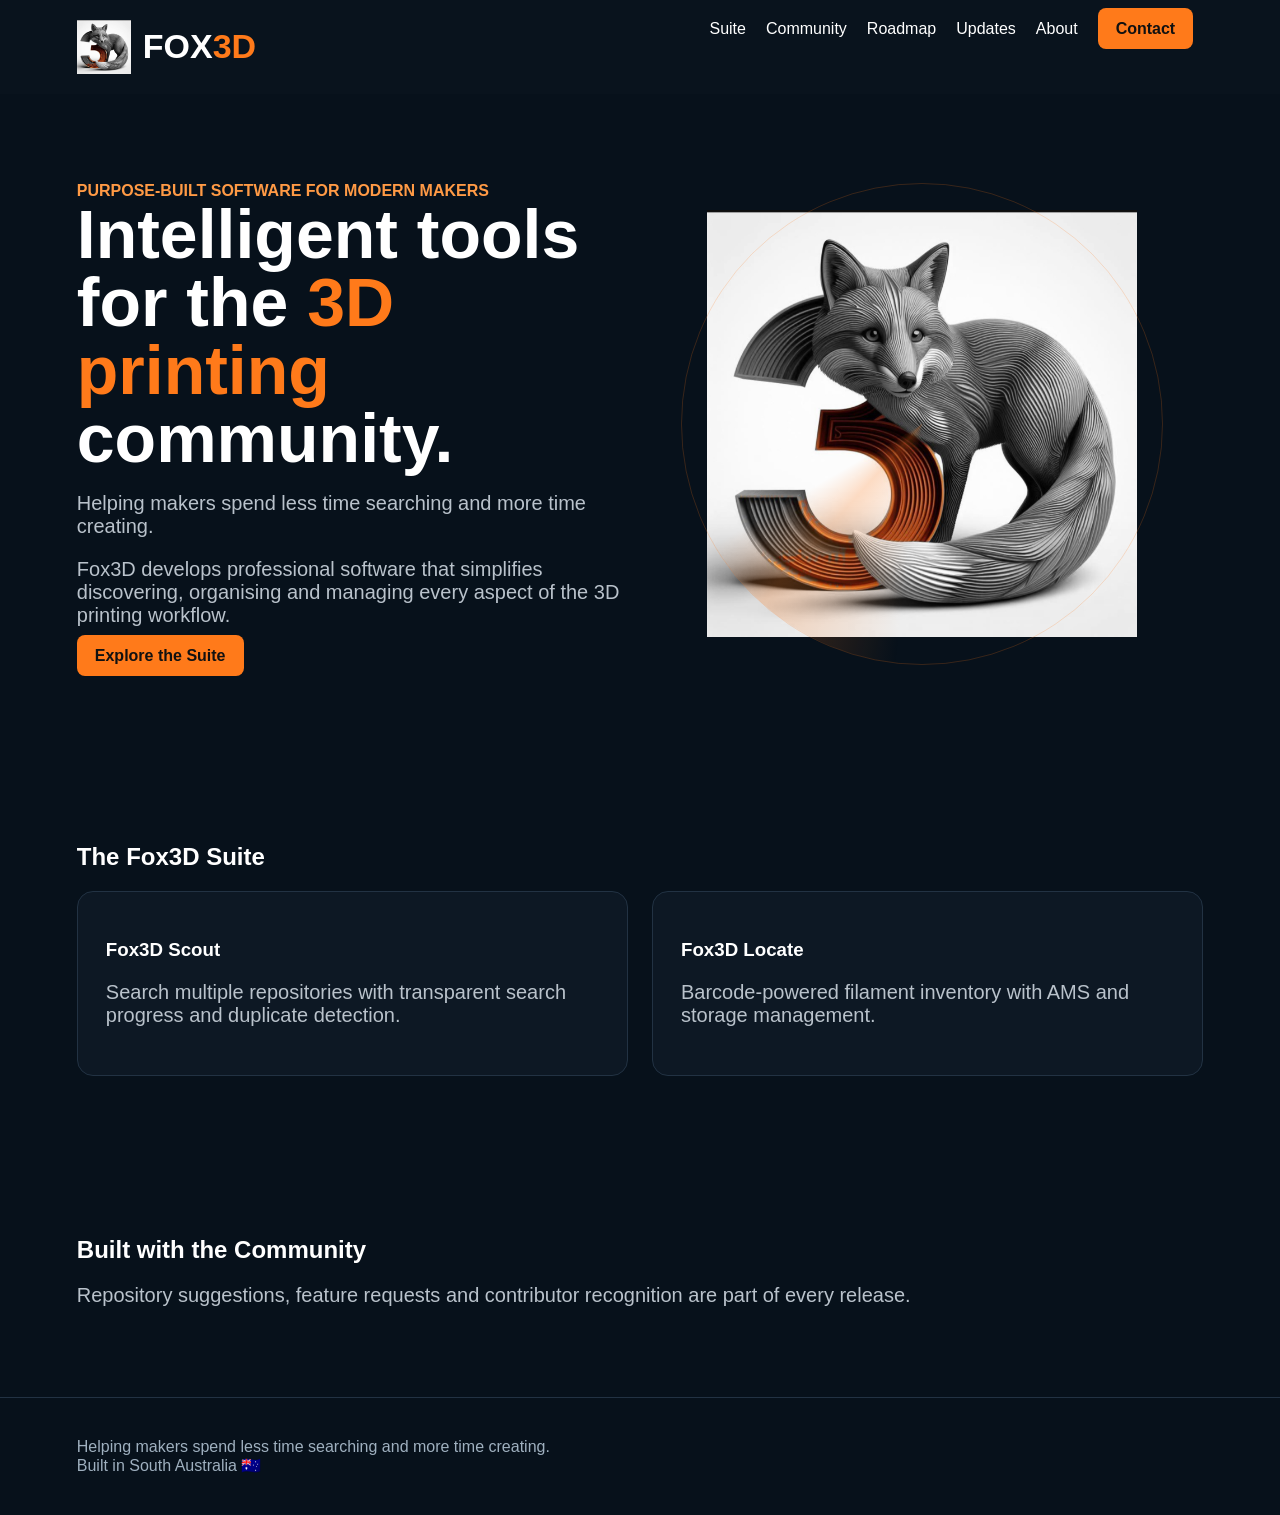
==== index.html @ 9eeabc82 "Rename Index.html to index.html" ====
<!doctype html><html><head><meta charset='utf-8'><meta name='viewport' content='width=device-width,initial-scale=1'><title>Fox3D</title><style>
body{margin:0;background:#07111b;color:#fff;font-family:Arial,sans-serif}header{display:flex;justify-content:space-between;padding:20px 6%;background:#09131d;position:sticky;top:0}nav a{color:#fff;margin:0 10px;text-decoration:none}.btn{background:#ff7a1a;color:#111;padding:12px 18px;border-radius:8px;text-decoration:none;font-weight:bold}.hero{display:grid;grid-template-columns:1fr 1fr;padding:70px 6%;align-items:center}h1{font-size:68px;line-height:1;margin:0}.o{color:#ff7a1a}p{color:#b9c2cb;font-size:20px}.visual{position:relative;height:520px;display:flex;justify-content:center;align-items:center}.ring{position:absolute;width:480px;height:480px;border:1px solid rgba(255,122,26,.2);border-radius:50%}.ring:after{content:'';position:absolute;inset:0;border-radius:50%;background:conic-gradient(from 240deg,transparent 0 85%,rgba(255,122,26,.25) 95%,transparent);animation:s 8s linear infinite}@keyframes s{to{transform:rotate(360deg)}}section{padding:70px 6%}.cards{display:grid;grid-template-columns:1fr 1fr;gap:24px}.card{background:#0d1824;padding:28px;border-radius:16px;border:1px solid #223243}footer{padding:40px 6%;border-top:1px solid #223243;color:#9fb0bf}@media(max-width:900px){.hero,.cards{grid-template-columns:1fr}h1{font-size:48px}}
</style></head><body>
<header><div style='display:flex;align-items:center;gap:12px'><img src='[data-uri]' style='width:54px'><b style='font-size:34px'>FOX<span class='o'>3D</span></b></div><nav><a>Suite</a><a>Community</a><a>Roadmap</a><a>Updates</a><a>About</a><a class='btn'>Contact</a></nav></header>
<div class='hero'><div><div style='color:#ff9a45;text-transform:uppercase;font-weight:bold'>Purpose-built software for modern makers</div><h1>Intelligent tools<br>for the <span class='o'>3D printing</span><br>community.</h1><p>Helping makers spend less time searching and more time creating.</p><p>Fox3D develops professional software that simplifies discovering, organising and managing every aspect of the 3D printing workflow.</p><a class='btn'>Explore the Suite</a></div><div class='visual'><div class='ring'></div><img src='[data-uri]' style='max-width:430px;width:100%'></div></div>
<section><h2>The Fox3D Suite</h2><div class='cards'><div class='card'><h3>Fox3D Scout</h3><p>Search multiple repositories with transparent search progress and duplicate detection.</p></div><div class='card'><h3>Fox3D Locate</h3><p>Barcode-powered filament inventory with AMS and storage management.</p></div></div></section>
<section><h2>Built with the Community</h2><p>Repository suggestions, feature requests and contributor recognition are part of every release.</p></section><footer>Helping makers spend less time searching and more time creating.<br>Built in South Australia 🇦🇺</footer></body></html>
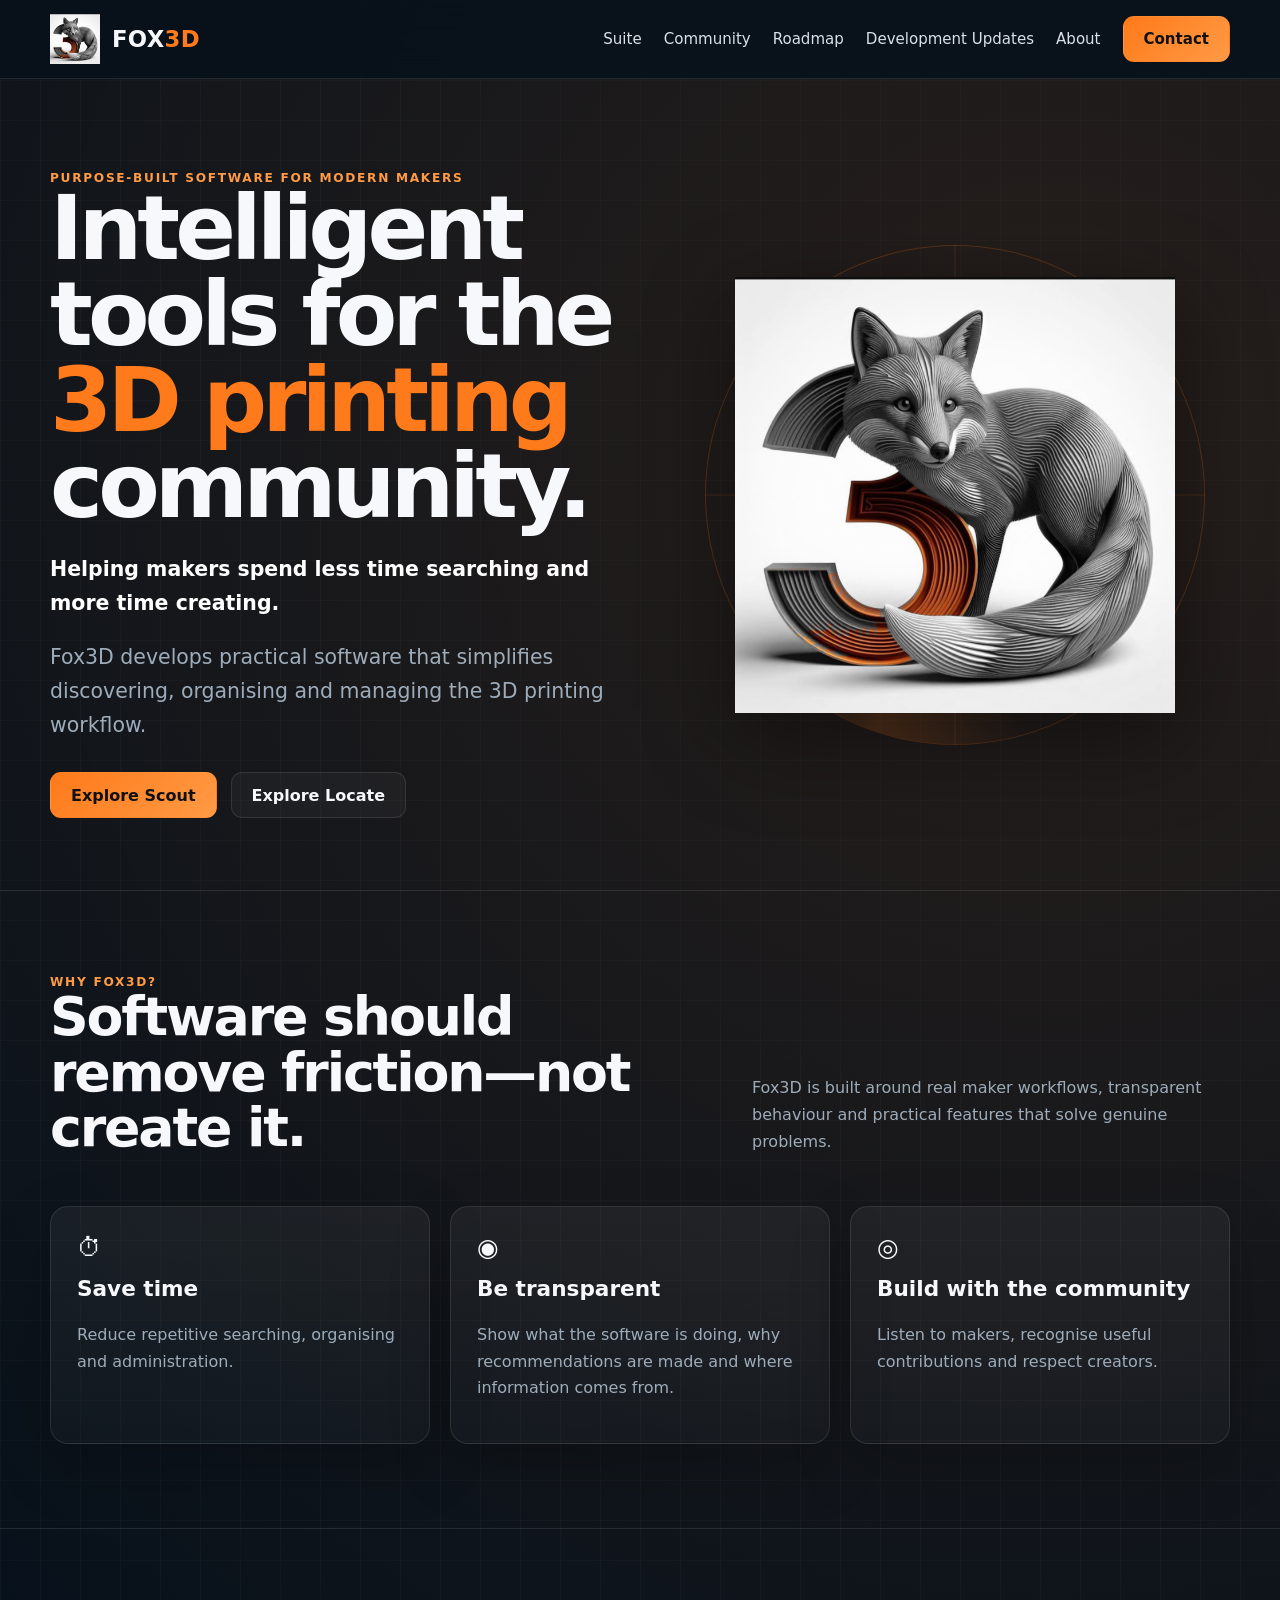
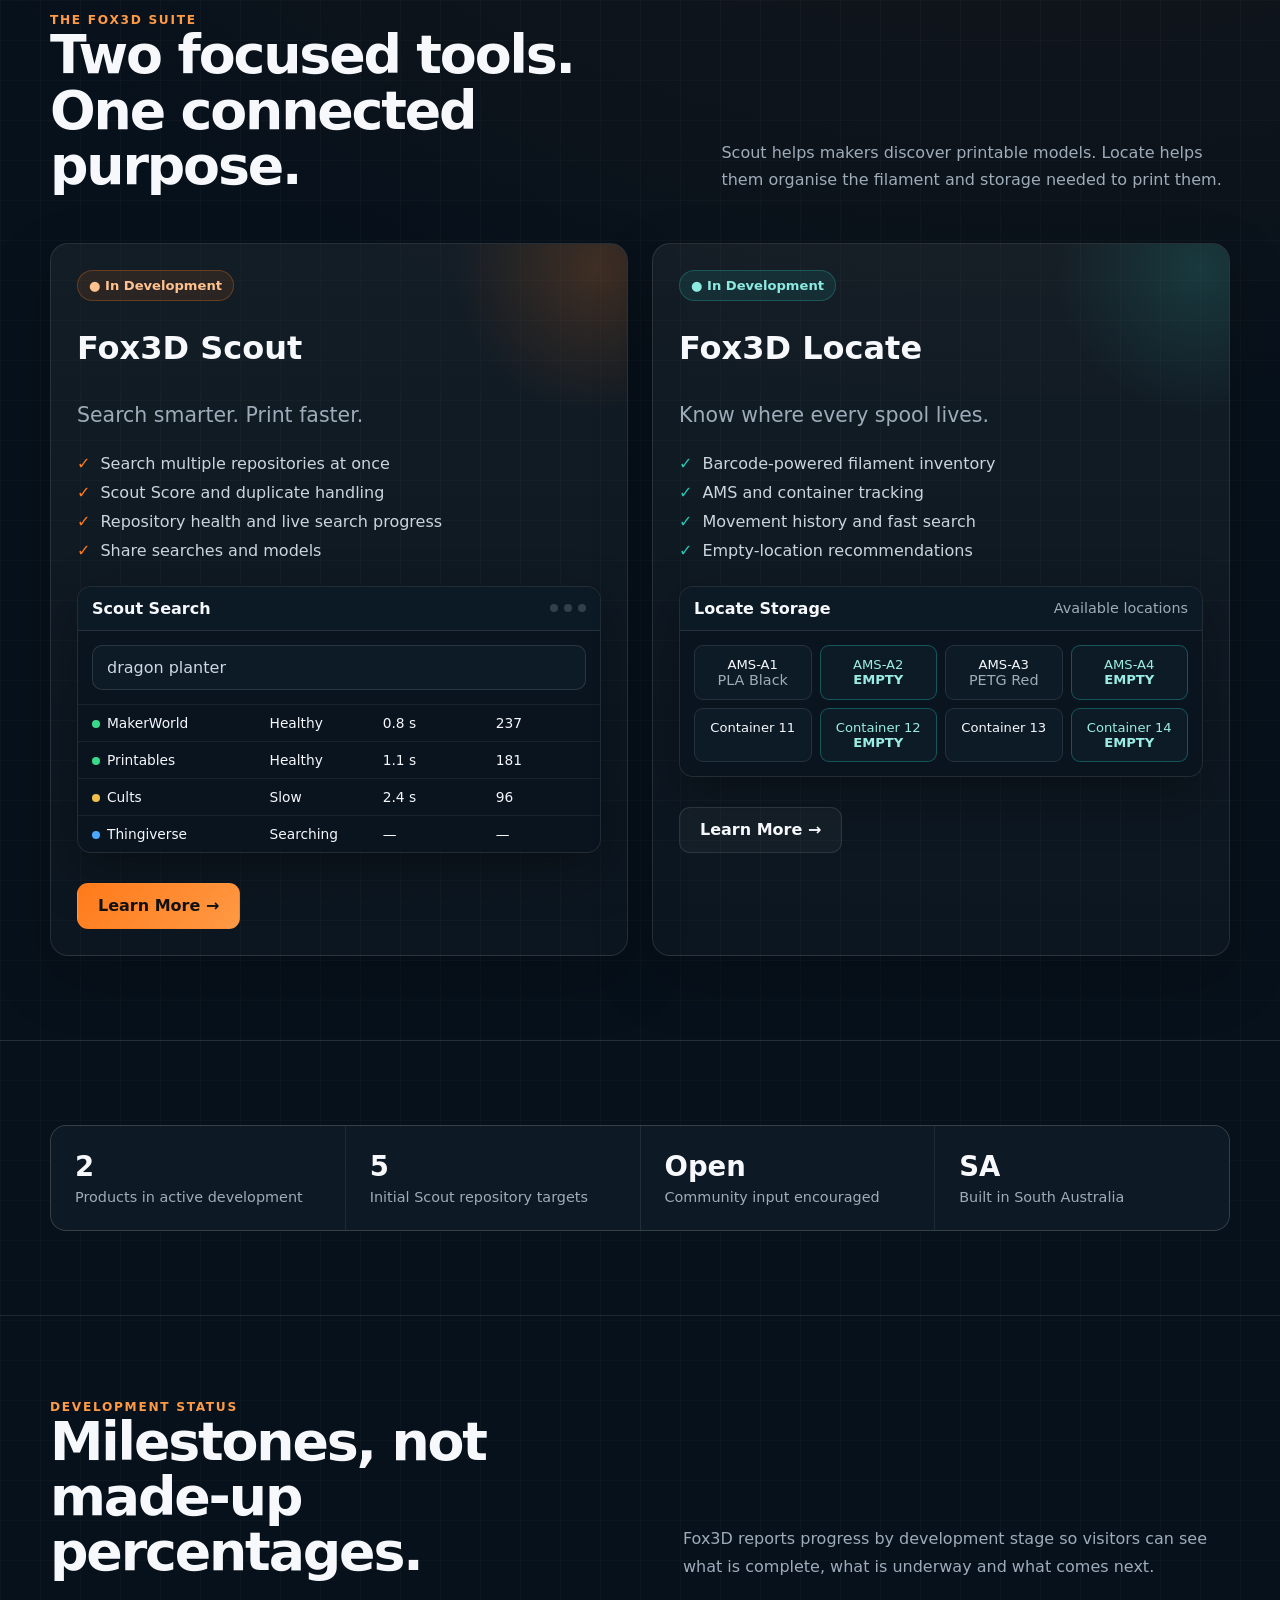
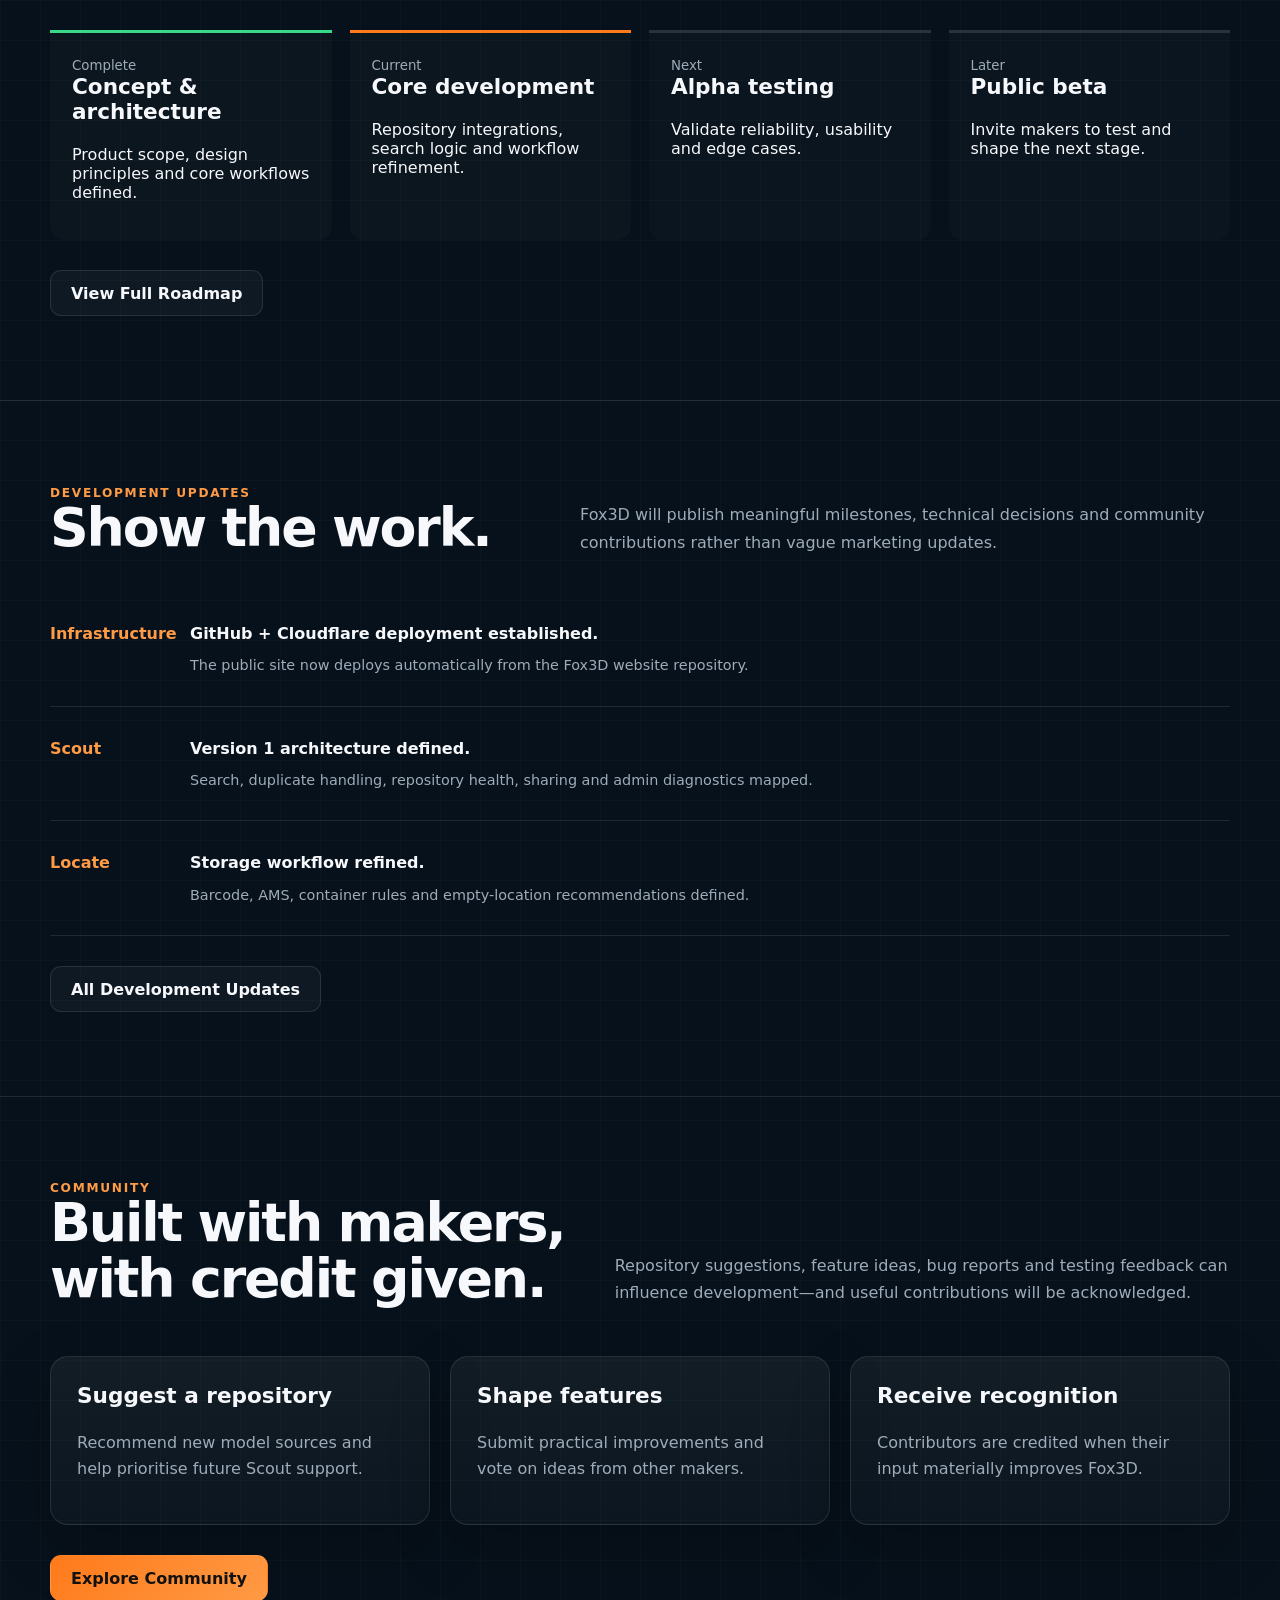
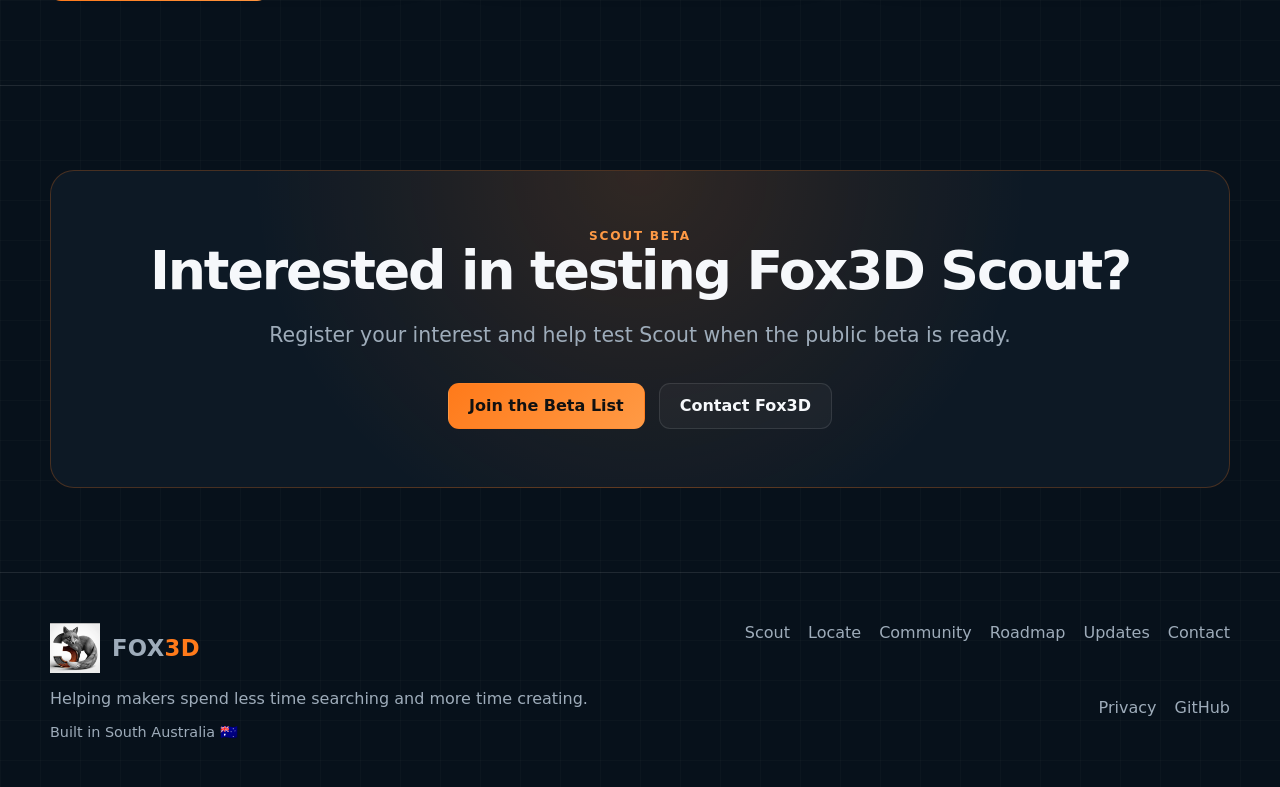
==== commit f3cf9856: "Add files via upload v2" ====
--- a/index.html
+++ b/index.html
@@ -1,7 +1,179 @@
-<!doctype html><html><head><meta charset='utf-8'><meta name='viewport' content='width=device-width,initial-scale=1'><title>Fox3D</title><style>
-body{margin:0;background:#07111b;color:#fff;font-family:Arial,sans-serif}header{display:flex;justify-content:space-between;padding:20px 6%;background:#09131d;position:sticky;top:0}nav a{color:#fff;margin:0 10px;text-decoration:none}.btn{background:#ff7a1a;color:#111;padding:12px 18px;border-radius:8px;text-decoration:none;font-weight:bold}.hero{display:grid;grid-template-columns:1fr 1fr;padding:70px 6%;align-items:center}h1{font-size:68px;line-height:1;margin:0}.o{color:#ff7a1a}p{color:#b9c2cb;font-size:20px}.visual{position:relative;height:520px;display:flex;justify-content:center;align-items:center}.ring{position:absolute;width:480px;height:480px;border:1px solid rgba(255,122,26,.2);border-radius:50%}.ring:after{content:'';position:absolute;inset:0;border-radius:50%;background:conic-gradient(from 240deg,transparent 0 85%,rgba(255,122,26,.25) 95%,transparent);animation:s 8s linear infinite}@keyframes s{to{transform:rotate(360deg)}}section{padding:70px 6%}.cards{display:grid;grid-template-columns:1fr 1fr;gap:24px}.card{background:#0d1824;padding:28px;border-radius:16px;border:1px solid #223243}footer{padding:40px 6%;border-top:1px solid #223243;color:#9fb0bf}@media(max-width:900px){.hero,.cards{grid-template-columns:1fr}h1{font-size:48px}}
-</style></head><body>
-<header><div style='display:flex;align-items:center;gap:12px'><img src='[data-uri]